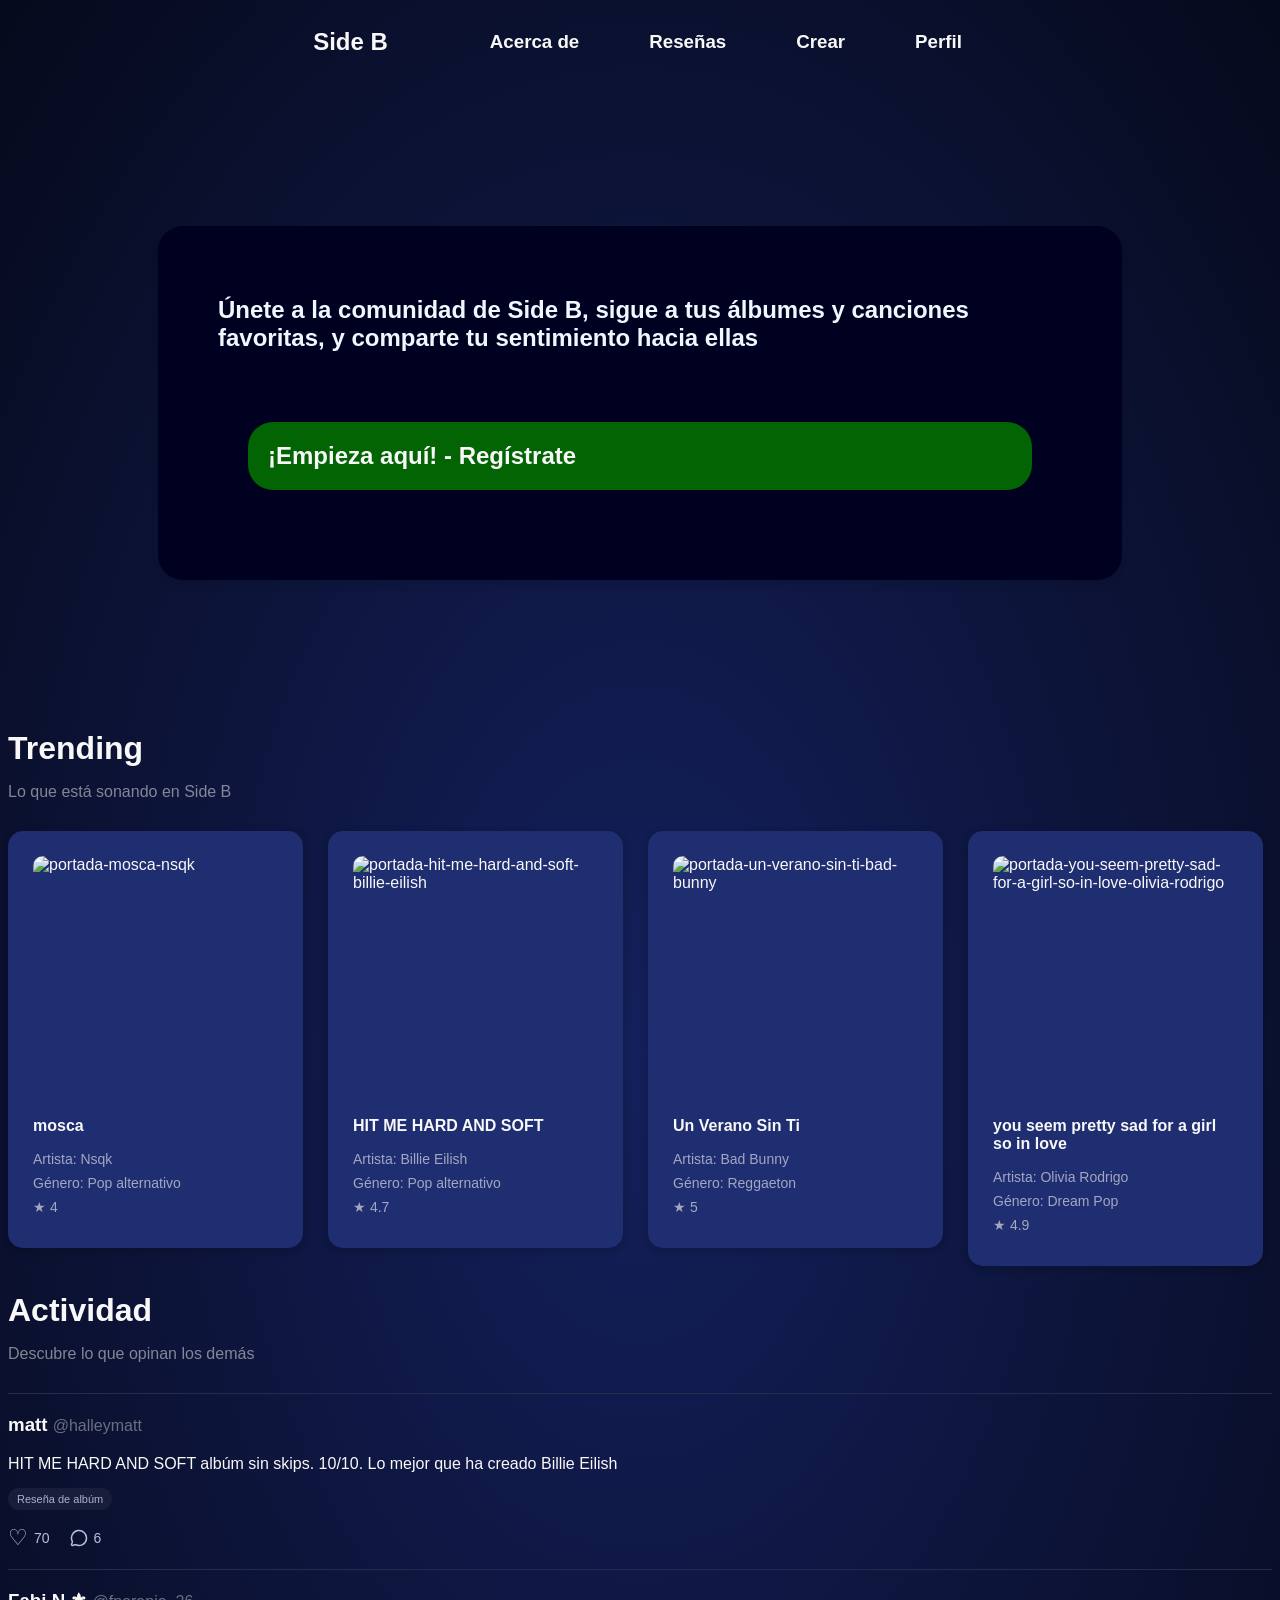
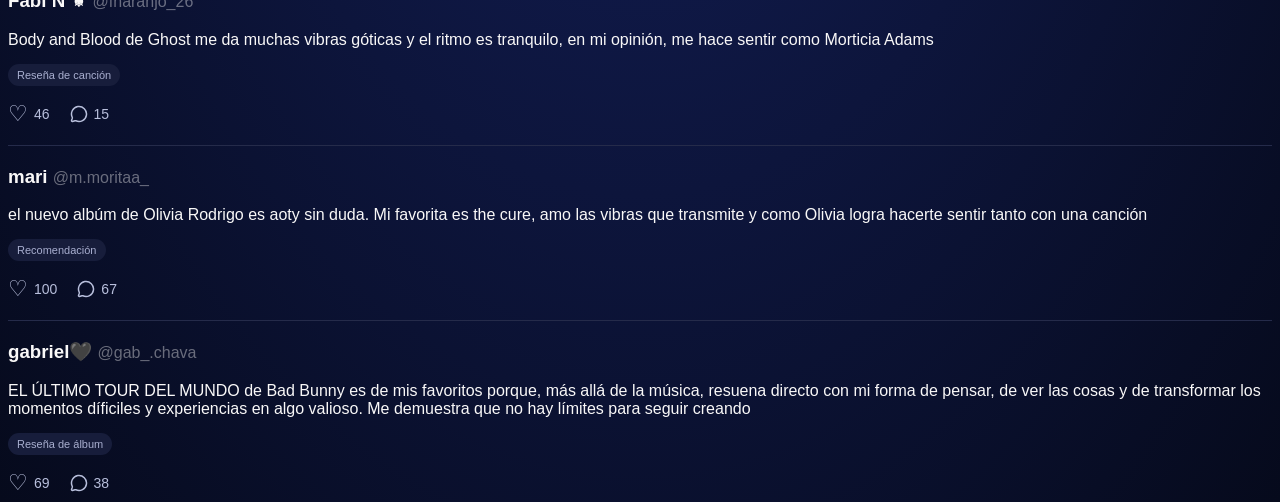
==== index.html @ e11f8d1a "Seccion de crear publicacion" ====
<!DOCTYPE html>
<html lang="es">
<head>
    <link rel="stylesheet" href="./style.css" >
    <meta charset="UTF-8">
    <title>
    Side B
    </title>
</head>
<body>
    <nav>
        <h1 id="side-b">
            Side B
        </h1>
        <h3 id="acerca-de" class="navegacion">
            Acerca de
        </h3>
        <h3 class="navegacion">
            Reseñas
        </h3>
        <h3 class="navegacion">
            Crear
        </h3>
        <h3 class="navegacion">Perfil</h3>
    </nav>
    <header>
        <h2 id="biografia">
            Únete a la comunidad de Side B, sigue a tus álbumes y canciones favoritas, y comparte tu sentimiento hacia ellas
        </h2>
        <h2 id="registrate">
            ¡Empieza aquí! - Regístrate
        </h2>
    </header>
    <main>
        <section id="secciones">
        <h2>
            Trending
        </h2>
        <p>
            Lo que está sonando en Side B
        </p>
        </section>
        <div class="albumes">
            <div class="album">
                <img 
                    src="https://i.scdn.co/image/ab67616d0000b273d4798c7abe3ccd11d56936a1"
                    alt="portada-mosca-nsqk">
                    <h3>
                        mosca
                    </h3>
                    <p>
                        Artista: Nsqk
                    </p>
                    <p>
                        Género: Pop alternativo
                    </p>
                    <p>
                        ★ 4
                    </p>
            </div>
            <div class="album">
                <img 
                    src="https://www.universalmusiccentroamerica.cr/wp-content/uploads/sites/1819/2024/05/Billie-Eilish.jpg"
                    alt="portada-hit-me-hard-and-soft-billie-eilish">
                    <h3>
                        HIT ME HARD AND SOFT
                    </h3>
                    <p>
                        Artista: Billie Eilish
                    </p>
                    <p>
                        Género: Pop alternativo
                    </p>
                    <p>
                        ★ 4.7
                    </p>
            </div>
            <div class="album">
                <img 
                    src="https://i.scdn.co/image/ab67616d0000b27349d694203245f241a1bcaa72"
                    alt="portada-un-verano-sin-ti-bad-bunny">
                    <h3>
                        Un Verano Sin Ti
                    </h3>
                    <p>
                        Artista: Bad Bunny
                    </p>
                    <p>
                        Género: Reggaeton
                    </p>
                    <p>
                        ★ 5
                    </p>
            </div>
            <div class="album">
                <img 
                    src="https://i.scdn.co/image/ab67616d0000b2735cf234eeb7a2edf44bf64a46"
                    alt="portada-you-seem-pretty-sad-for-a-girl-so-in-love-olivia-rodrigo">
                    <h3>
                        you seem pretty sad for a girl so in love
                    </h3>
                    <p>
                        Artista: Olivia Rodrigo
                    </p>
                    <p>
                        Género: Dream Pop
                    </p>
                    <p>
                        ★ 4.9
                    </p>
            </div>
        </div>
        <section id="secciones">
            <h2>
                Actividad
            </h2>
            <p>
                Descubre lo que opinan los demás
            </p>
            <hr>
        </section>
        <div class="publicaciones">
            <article class="publicacion">
                <h3>
                    matt <span class="username">@halleymatt</span>
                </h3>
                <p>
                    HIT ME HARD AND SOFT albúm sin skips. 10/10. Lo mejor que ha creado Billie Eilish
                </p>
                <span class="categoria">Reseña de albúm</span>
                <div class="interacciones">
                <span class="likes">
                    <span class="corazon">♡</span> 70 
                </span>
                <span class="comentarios">
                    <svg xmlns="http://www.w3.org/2000/svg" width="24" height="24" viewBox="0 0 24 24" fill="none" stroke="currentColor" stroke-width="2" stroke-linecap="round" stroke-linejoin="round" class="lucide lucide-message-circle preview-icon"><path d="M2.992 16.342a2 2 0 0 1 .094 1.167l-1.065 3.29a1 1 0 0 0 1.236 1.168l3.413-.998a2 2 0 0 1 1.099.092 10 10 0 1 0-4.777-4.719"/></svg>
                6 
                </span>
                </div>
            </article>

            <hr>

            <article class="publicacion">
                <h3>
                    Fabi N ⚜ <span class="username">@fnaranjo_26</span>
                </h3>
                <p>
                    Body and Blood de Ghost me da muchas vibras góticas y el ritmo es tranquilo, en mi opinión, me hace sentir como Morticia Adams
                </p>
                <span class="categoria">Reseña de canción</span>
                <div class="interacciones">
                <span class="likes">
                    <span class="corazon">♡</span> 46 
                </span>
                <span class="comentarios">
                    <svg xmlns="http://www.w3.org/2000/svg" width="24" height="24" viewBox="0 0 24 24" fill="none" stroke="currentColor" stroke-width="2" stroke-linecap="round" stroke-linejoin="round" class="lucide lucide-message-circle preview-icon"><path d="M2.992 16.342a2 2 0 0 1 .094 1.167l-1.065 3.29a1 1 0 0 0 1.236 1.168l3.413-.998a2 2 0 0 1 1.099.092 10 10 0 1 0-4.777-4.719"/></svg>
                15 
                </span>
                </div>
            </article>
            
            <hr>

            <article class="publicacion">
                <h3>
                    mari <span class="username">@m.moritaa_</span>
                </h3>
                <p>
                    el nuevo albúm de Olivia Rodrigo es aoty sin duda. Mi favorita es the cure, amo las vibras que transmite y como Olivia logra hacerte sentir tanto con una canción
                </p>
                <span class="categoria">Recomendación</span>
                <div class="interacciones">
                <span class="likes">
                    <span class="corazon">♡</span> 100 
                </span>
                <span class="comentarios">
                    <svg xmlns="http://www.w3.org/2000/svg" width="24" height="24" viewBox="0 0 24 24" fill="none" stroke="currentColor" stroke-width="2" stroke-linecap="round" stroke-linejoin="round" class="lucide lucide-message-circle preview-icon"><path d="M2.992 16.342a2 2 0 0 1 .094 1.167l-1.065 3.29a1 1 0 0 0 1.236 1.168l3.413-.998a2 2 0 0 1 1.099.092 10 10 0 1 0-4.777-4.719"/></svg>
                67 
                </span>
                </div>
            </article>
            
            <hr>

            <article class="publicacion">
                <h3>
                    gabriel🖤 <span class="username">@gab_.chava</span>
                </h3>
                <p>
                    EL ÚLTIMO TOUR DEL MUNDO de Bad Bunny es de mis favoritos porque, más allá de la música, 
                    resuena directo con mi forma de pensar, de ver las cosas y de transformar los momentos
                     díficiles y experiencias en algo valioso. Me demuestra que no hay límites para seguir 
                     creando
                </p>
                <span class="categoria">Reseña de álbum</span>
                <div class="interacciones">
                <span class="likes">
                    <span class="corazon">♡</span> 69 
                </span>
                <span class="comentarios">
                    <svg xmlns="http://www.w3.org/2000/svg" width="24" height="24" viewBox="0 0 24 24" fill="none" stroke="currentColor" stroke-width="2" stroke-linecap="round" stroke-linejoin="round" class="lucide lucide-message-circle preview-icon"><path d="M2.992 16.342a2 2 0 0 1 .094 1.167l-1.065 3.29a1 1 0 0 0 1.236 1.168l3.413-.998a2 2 0 0 1 1.099.092 10 10 0 1 0-4.777-4.719"/></svg>
                38 
                </span>
                </div>
            </article>
        </div>
        
    </main>
</body>
 
</html>
---- style.css ----
body{
    font-family: arial;
    color: rgba(249, 248, 248);
    background: radial-gradient(#14205c, #060a1c);
    
}
nav{
    display: flex;
    justify-content: center;
    align-items: center;
    
}
.navegacion{
    padding: 0px 35px 0px 35px;
}
#side-b{
    padding: 0px 67px 0px 30px;
}
#biografia{
    color:aliceblue;
    
}
#registrate{
    background-color: rgb(3, 100, 3);
    padding: 20px;
    margin: 70px 50px 50px 30px;
    border-radius: 25px;
    transition: transform 0.3s ease;
}
#registrate:hover{
    transform: translateY(-5px)
}
header{
    background-color: rgb(0, 0, 33);
    border-radius: 25px;
    box-shadow: 0 6px 6px rgba(0, 0, 0, 0.1);
    padding: 40px;
    padding-top: 50px;
    padding-left: 60px;
    margin: 150px;
}
#secciones h2{
    font-size: 32px;
    margin-bottom: 0px;
}
#secciones p{
    font-size: 16px;
    margin-bottom: 30px;
    opacity: 50%;
}
.albumes{
    display: flex; 
    flex-direction: row;
    gap: 25px;
    align-items: flex-start;
}
.album{
    background-color:#1f2d71 ;
    padding: 25px;
    width: 295px;
    justify-content: center;
    border-radius: 15px;
    box-sizing: border-box;
    box-shadow: 0 2px 4px 4px rgba(0, 0, 0, 0.1);
    transition: transform 0.3s ease;
}
.album:hover{
    transform: translateY(-5px);
}
.album img{
    width: 100%;
    aspect-ratio: 1 / 1;
    object-fit: cover;
    border-radius: 10px;
    display: block;
}
.album h3{
    font-size: 16px;
}
.album p{
    font-size: 14px;
    margin: 8px 0;
    opacity: 60%;
}
.categoria {
    font-size: 11px;
    color: #a9afd0;
    background-color: #171d3b;
    padding: 5px 9px;
    border-radius: 20px;
    white-space: nowrap;
}
.interacciones{
    display: flex;
    align-items: center;
    gap: 20px;
    margin-top: 20px;
    color: #b8bfdc;
    font-size: 14px;
}
.likes,
.comentarios {
    display: inline-flex;
    align-items: center;
    gap: 6px;
}

.corazon {
    font-size: 22px;
    line-height: 1;
}

.comentarios svg {
    width: 18px;
    height: 18px;
    flex-shrink: 0;
}
hr{
    border: none;
    border-top: 1.5px solid #252b4a;
    margin: 20px 0;
}
.username{
    opacity: 40%;
    font-weight: lighter;
    font-size: 16px;
}
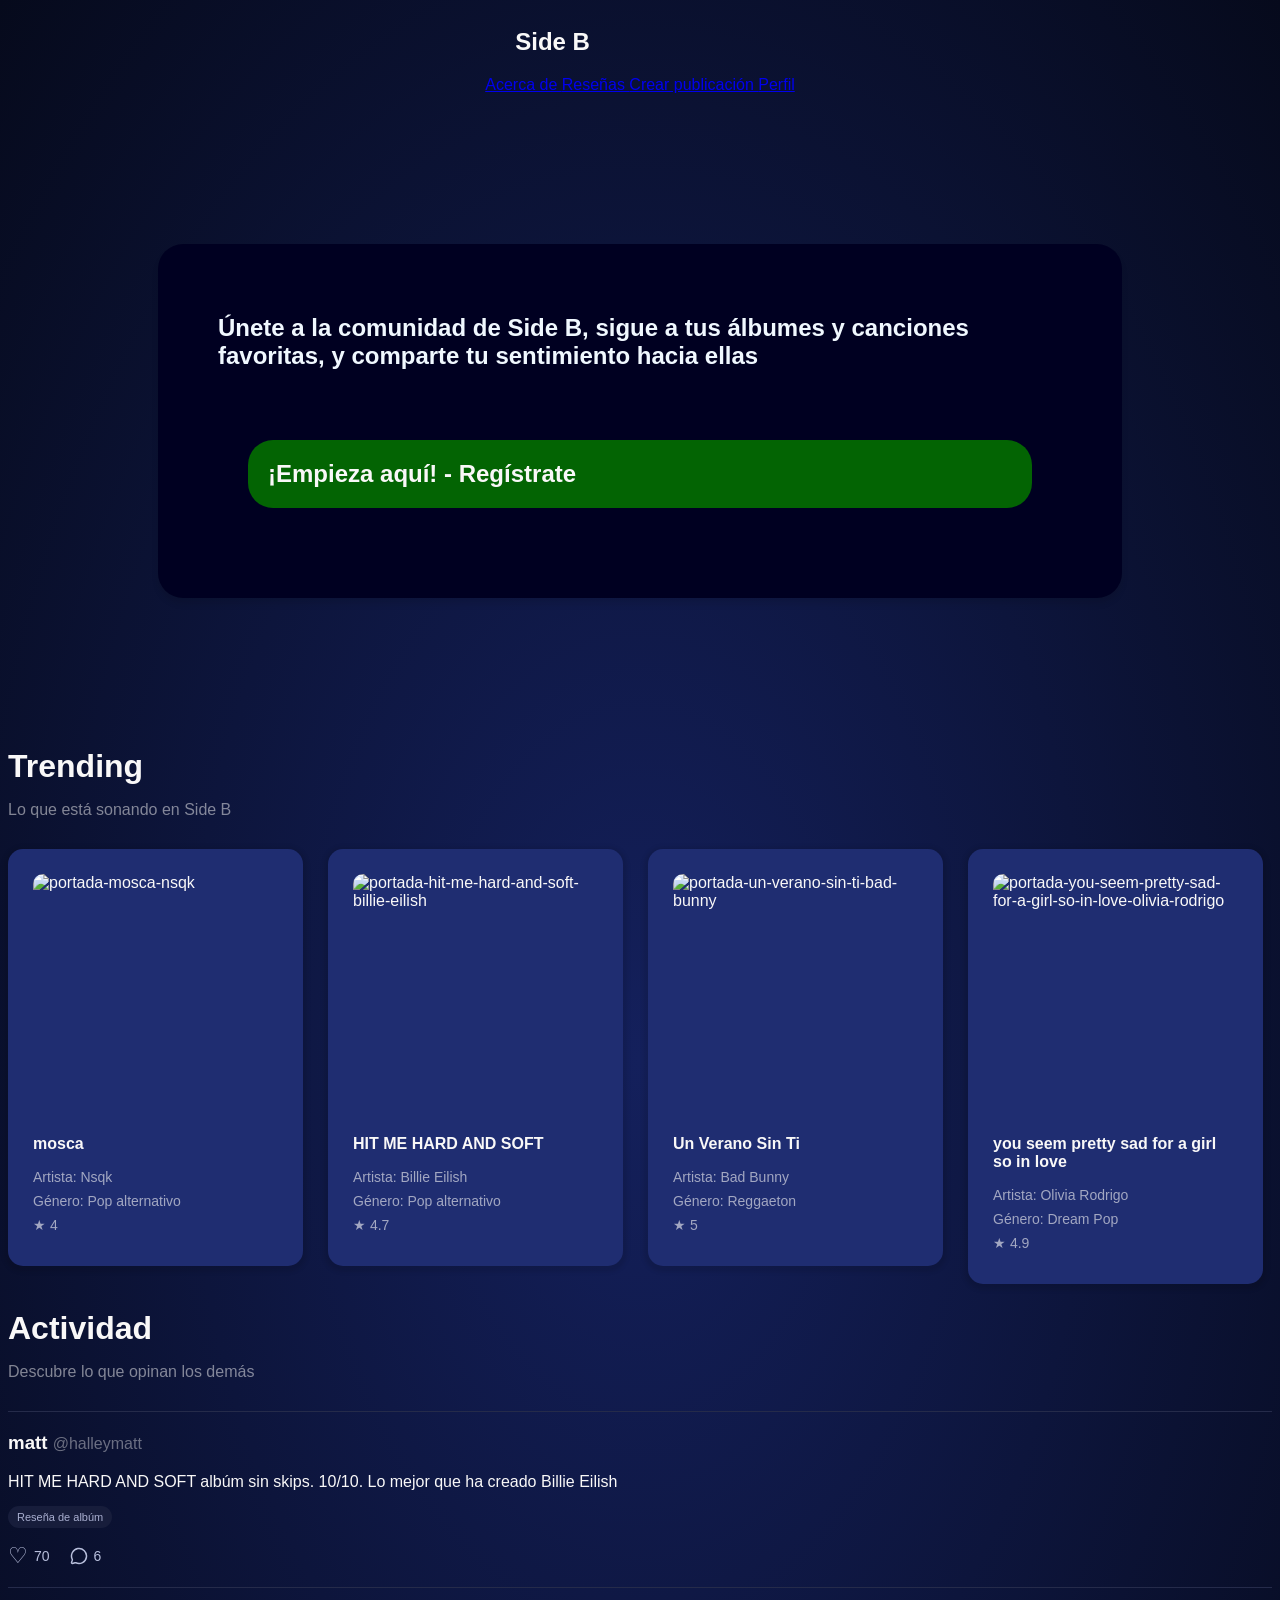
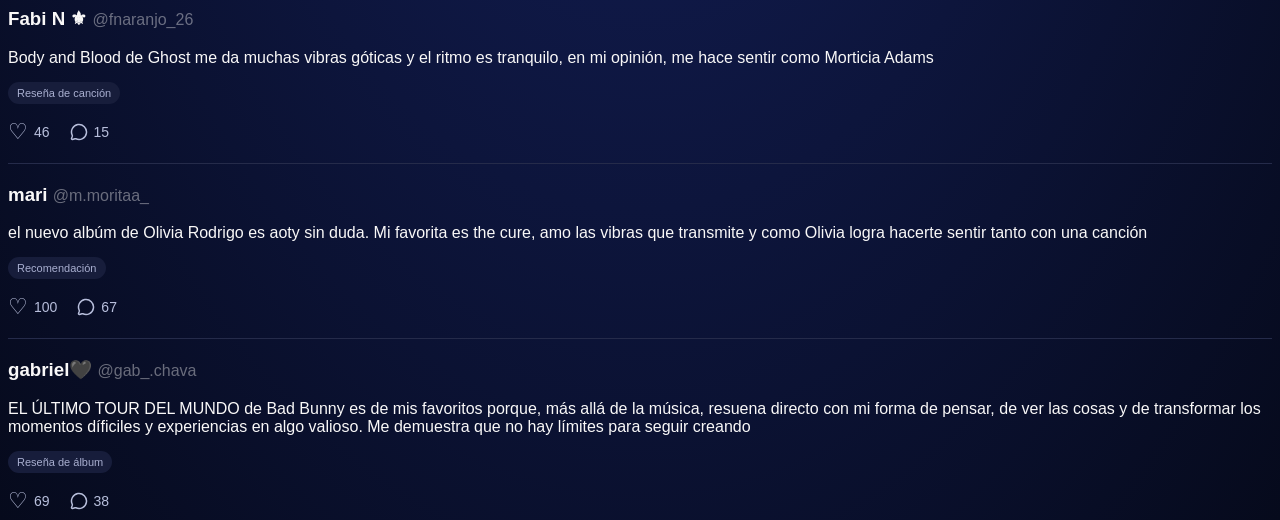
==== commit e343b004: "Agregar enlaces a seccion de navegacion" ====
--- a/index.html
+++ b/index.html
@@ -8,21 +8,27 @@
     </title>
 </head>
 <body>
+    <!--Navegador de la página-->
     <nav>
+        <div class="navegacion">
         <h1 id="side-b">
             Side B
         </h1>
-        <h3 id="acerca-de" class="navegacion">
+        <a href="#acerca-de">
             Acerca de
-        </h3>
-        <h3 class="navegacion">
+        </a>
+        <a href="#reseñas">
             Reseñas
-        </h3>
-        <h3 class="navegacion">
-            Crear
-        </h3>
-        <h3 class="navegacion">Perfil</h3>
+        </a>
+        <a href="#crear-publicacion">
+            Crear publicación
+        </a>
+        <a href="#perfil">
+            Perfil
+        </a>
+        </div>
     </nav>
+    <!--Biografía de la página-->
     <header>
         <h2 id="biografia">
             Únete a la comunidad de Side B, sigue a tus álbumes y canciones favoritas, y comparte tu sentimiento hacia ellas
@@ -31,8 +37,10 @@
             ¡Empieza aquí! - Regístrate
         </h2>
     </header>
+    <!--Sección principal de la página-->
     <main>
         <section id="secciones">
+            <!--Reseñas en tendencia-->
         <h2>
             Trending
         </h2>
@@ -41,6 +49,7 @@
         </p>
         </section>
         <div class="albumes">
+            <!--Álbum Mosca-->
             <div class="album">
                 <img 
                     src="https://i.scdn.co/image/ab67616d0000b273d4798c7abe3ccd11d56936a1"
@@ -58,6 +67,7 @@
                         ★ 4
                     </p>
             </div>
+            <!--Álbum HIT ME HARD AND SOFT-->
             <div class="album">
                 <img 
                     src="https://www.universalmusiccentroamerica.cr/wp-content/uploads/sites/1819/2024/05/Billie-Eilish.jpg"
@@ -75,6 +85,7 @@
                         ★ 4.7
                     </p>
             </div>
+            <!--Álbum Un Veran Sin Ti-->
             <div class="album">
                 <img 
                     src="https://i.scdn.co/image/ab67616d0000b27349d694203245f241a1bcaa72"
@@ -92,6 +103,7 @@
                         ★ 5
                     </p>
             </div>
+            <!--Álbum you seem pretty sad-->
             <div class="album">
                 <img 
                     src="https://i.scdn.co/image/ab67616d0000b2735cf234eeb7a2edf44bf64a46"
@@ -110,6 +122,7 @@
                     </p>
             </div>
         </div>
+        <!--Actividad de otros usuarios-->
         <section id="secciones">
             <h2>
                 Actividad
@@ -119,6 +132,7 @@
             </p>
             <hr>
         </section>
+        <!--Publicaciones de la comunidad-->
         <div class="publicaciones">
             <article class="publicacion">
                 <h3>
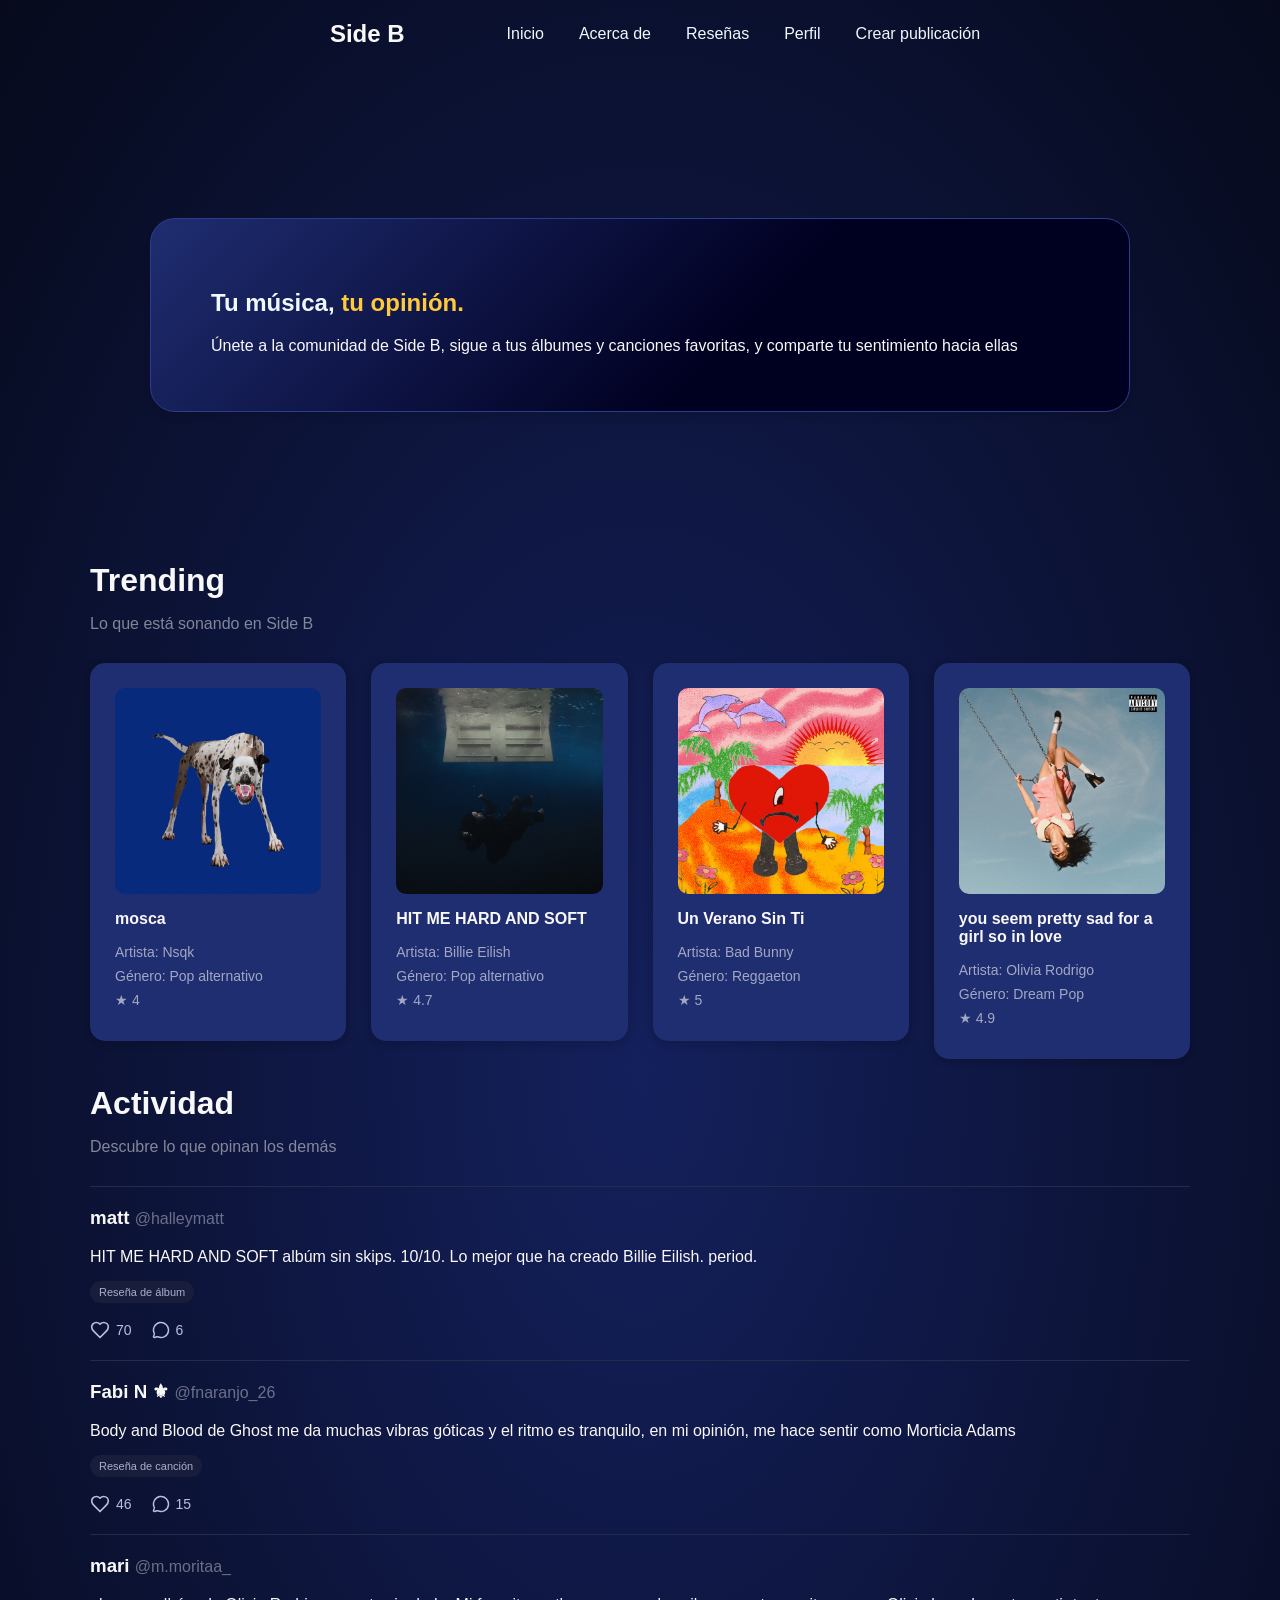
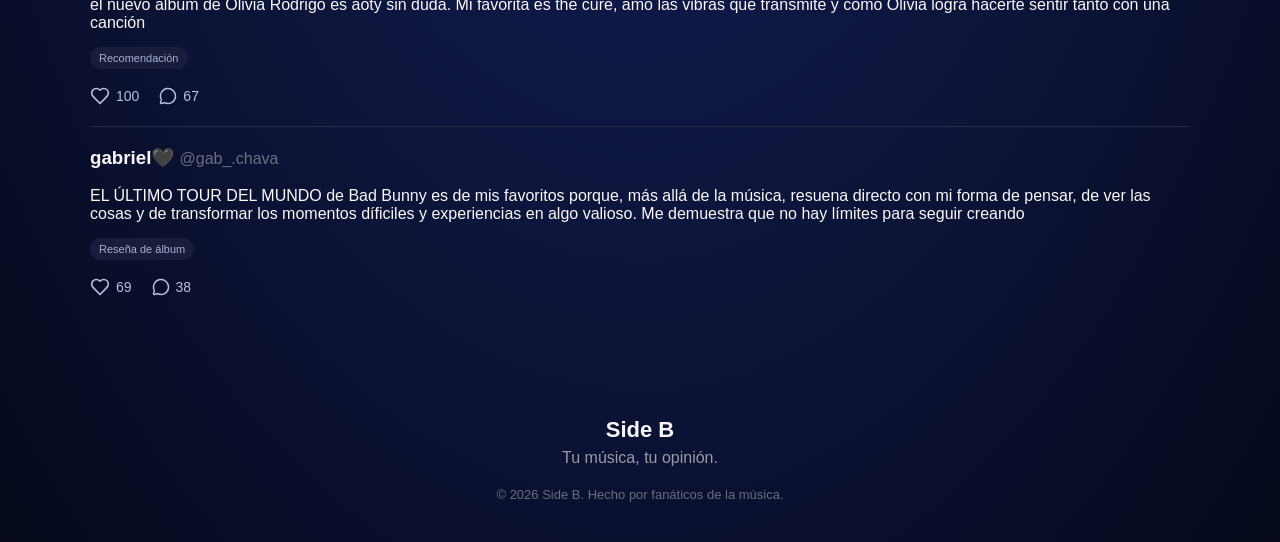
==== commit 49f0b452: "Ultimos cambios en los index para lograr su visibilidad" ====
--- a/index.html
+++ b/index.html
@@ -1,45 +1,48 @@
 <!DOCTYPE html>
 <html lang="es">
 <head>
-    <link rel="stylesheet" href="./style.css" >
+    <link rel="stylesheet" href="/css/style.css" >
+    <script src="/js/script.js" defer></script>
     <meta charset="UTF-8">
+    <meta name="viewport" content="width=device-width, initial-scale=1.0">
     <title>
-    Side B
+        Side B
     </title>
 </head>
 <body>
-    <!--Navegador de la página-->
+    <!--Navegador de secciones-->
     <nav>
         <div class="navegacion">
         <h1 id="side-b">
             Side B
         </h1>
-        <a href="#acerca-de">
+        <a href="index.html">
+            Inicio
+        </a>
+        <a href="acerca-de.html">
             Acerca de
         </a>
-        <a href="#reseñas">
+        <a href="resenas.html">
             Reseñas
         </a>
-        <a href="#crear-publicacion">
+        <a href="perfil.html">
+            Perfil
+        </a>
+        <a href="crear-publicacion.html">
             Crear publicación
-        </a>
-        <a href="#perfil">
-            Perfil
         </a>
         </div>
     </nav>
-    <!--Biografía de la página-->
+    <!--Breve biografía de la página-->
     <header>
-        <h2 id="biografia">
-            Únete a la comunidad de Side B, sigue a tus álbumes y canciones favoritas, y comparte tu sentimiento hacia ellas
-        </h2>
-        <h2 id="registrate">
-            ¡Empieza aquí! - Regístrate
-        </h2>
+        <h2 id="biografia">Tu música, <span class="resaltado">tu opinión.</span></h2>
+        <p>Únete a la comunidad de Side B, sigue a tus álbumes y canciones favoritas, 
+            y comparte tu sentimiento hacia ellas</p>
+
     </header>
     <!--Sección principal de la página-->
     <main>
-        <section id="secciones">
+        <section class="secciones">
             <!--Reseñas en tendencia-->
         <h2>
             Trending
@@ -49,81 +52,106 @@
         </p>
         </section>
         <div class="albumes">
+
             <!--Álbum Mosca-->
             <div class="album">
+                <!--Portada del album-->
                 <img 
-                    src="https://i.scdn.co/image/ab67616d0000b273d4798c7abe3ccd11d56936a1"
+                    src="/imgs/mosca.jpg"
                     alt="portada-mosca-nsqk">
+                    <!--Nombre del album-->
                     <h3>
                         mosca
                     </h3>
+                    <!--Nombre del artista-->
                     <p>
                         Artista: Nsqk
                     </p>
+                    <!--Genero del album-->
                     <p>
                         Género: Pop alternativo
                     </p>
+                    <!--Promedio de reseñas-->
                     <p>
                         ★ 4
                     </p>
             </div>
+
             <!--Álbum HIT ME HARD AND SOFT-->
             <div class="album">
+                <!--Portada del album-->
                 <img 
-                    src="https://www.universalmusiccentroamerica.cr/wp-content/uploads/sites/1819/2024/05/Billie-Eilish.jpg"
+                    src="/imgs/hmhas.jpg"
                     alt="portada-hit-me-hard-and-soft-billie-eilish">
+                    <!--Nombre del album-->
                     <h3>
                         HIT ME HARD AND SOFT
                     </h3>
+                    <!--Nombre del artista-->
                     <p>
                         Artista: Billie Eilish
                     </p>
+                    <!--Genero del album-->
                     <p>
                         Género: Pop alternativo
                     </p>
+                    <!--Promedio de reseñas-->
                     <p>
                         ★ 4.7
                     </p>
             </div>
+
             <!--Álbum Un Veran Sin Ti-->
             <div class="album">
+                <!--Portada del album-->
                 <img 
-                    src="https://i.scdn.co/image/ab67616d0000b27349d694203245f241a1bcaa72"
+                    src="/imgs/uvst.jpg"
                     alt="portada-un-verano-sin-ti-bad-bunny">
+                    <!--Nombre del album-->
                     <h3>
                         Un Verano Sin Ti
                     </h3>
+                    <!--Nombre del artista-->
                     <p>
                         Artista: Bad Bunny
                     </p>
+                    <!--Genero del album-->
                     <p>
                         Género: Reggaeton
                     </p>
+                    <!--Promedio de reseñas-->
                     <p>
                         ★ 5
                     </p>
             </div>
-            <!--Álbum you seem pretty sad-->
+
+            <!--Álbum you seem pretty sad for a girl so in love-->
             <div class="album">
+                <!--Portada del album-->
                 <img 
-                    src="https://i.scdn.co/image/ab67616d0000b2735cf234eeb7a2edf44bf64a46"
+                    src="/imgs/yspsfagsil.jpg"
                     alt="portada-you-seem-pretty-sad-for-a-girl-so-in-love-olivia-rodrigo">
+                    <!--Nombre del album-->
                     <h3>
                         you seem pretty sad for a girl so in love
                     </h3>
+                    <!--Nombre del artista-->
                     <p>
                         Artista: Olivia Rodrigo
                     </p>
+                    <!--Genero del album-->
                     <p>
                         Género: Dream Pop
                     </p>
+                    <!--Promedio de reseñas-->
                     <p>
                         ★ 4.9
                     </p>
             </div>
         </div>
+
         <!--Actividad de otros usuarios-->
-        <section id="secciones">
+        <section class="secciones">
             <h2>
                 Actividad
             </h2>
@@ -132,96 +160,165 @@
             </p>
             <hr>
         </section>
+
         <!--Publicaciones de la comunidad-->
-        <div class="publicaciones">
+        <div class="publicaciones" id="lista-inicio">
             <article class="publicacion">
+                <!--Nombre de usuario-->
                 <h3>
                     matt <span class="username">@halleymatt</span>
                 </h3>
+                <!--Contenido de la publicacion-->
                 <p>
-                    HIT ME HARD AND SOFT albúm sin skips. 10/10. Lo mejor que ha creado Billie Eilish
+                    HIT ME HARD AND SOFT albúm sin skips. 10/10. Lo mejor que ha creado Billie Eilish. period.
                 </p>
+                <!--Categoria de la publicacion-->
                 <span class="categoria">Reseña de albúm</span>
+                <!--Apartado de likes y comentarios-->
                 <div class="interacciones">
-                <span class="likes">
-                    <span class="corazon">♡</span> 70 
-                </span>
-                <span class="comentarios">
-                    <svg xmlns="http://www.w3.org/2000/svg" width="24" height="24" viewBox="0 0 24 24" fill="none" stroke="currentColor" stroke-width="2" stroke-linecap="round" stroke-linejoin="round" class="lucide lucide-message-circle preview-icon"><path d="M2.992 16.342a2 2 0 0 1 .094 1.167l-1.065 3.29a1 1 0 0 0 1.236 1.168l3.413-.998a2 2 0 0 1 1.099.092 10 10 0 1 0-4.777-4.719"/></svg>
-                6 
-                </span>
+                    <span class="likes">
+                        <button class="boton-like" type="button" aria-label="Me gusta">
+                            <svg class="corazon" xmlns="http://www.w3.org/2000/svg" width="24" height="24" viewBox="0 0 24 24" fill="none" stroke="currentColor" stroke-width="2" stroke-linecap="round" stroke-linejoin="round"><path d="M19 14c1.49-1.46 3-3.21 3-5.5A5.5 5.5 0 0 0 16.5 3c-1.76 0-3 .5-4.5 2-1.5-1.5-2.74-2-4.5-2A5.5 5.5 0 0 0 2 8.5c0 2.3 1.5 4.05 3 5.5l7 7Z"/></svg>
+                        </button>
+                        <span class="contador">70</span>
+                    </span>
+                    <span class="comentarios">
+                        <button class="boton-comentar" type="button" aria-label="Comentar">
+                            <svg xmlns="http://www.w3.org/2000/svg" width="24" height="24" viewBox="0 0 24 24" fill="none" stroke="currentColor" stroke-width="2" stroke-linecap="round" stroke-linejoin="round" class="lucide lucide-message-circle preview-icon"><path d="M2.992 16.342a2 2 0 0 1 .094 1.167l-1.065 3.29a1 1 0 0 0 1.236 1.168l3.413-.998a2 2 0 0 1 1.099.092 10 10 0 1 0-4.777-4.719"/></svg>
+                        </button>
+                        <span class="contador-comentarios">6</span>
+                    </span>
+                </div>
+                <div class="seccion-comentarios" hidden>
+                    <div class="lista-comentarios"></div>
+                    <form class="form-comentario">
+                        <input type="text" placeholder="Escribe un comentario..." required>
+                        <button type="submit">Comentar</button>
+                    </form>
                 </div>
             </article>
 
             <hr>
 
             <article class="publicacion">
+                <!--Nombre de usuario-->
                 <h3>
                     Fabi N ⚜ <span class="username">@fnaranjo_26</span>
                 </h3>
+                <!--Contenido de la publicacion-->
                 <p>
                     Body and Blood de Ghost me da muchas vibras góticas y el ritmo es tranquilo, en mi opinión, me hace sentir como Morticia Adams
                 </p>
+                <!--Categoria de la publicacion-->
                 <span class="categoria">Reseña de canción</span>
+                <!--Apartado de likes y comentarios-->
                 <div class="interacciones">
-                <span class="likes">
-                    <span class="corazon">♡</span> 46 
-                </span>
-                <span class="comentarios">
-                    <svg xmlns="http://www.w3.org/2000/svg" width="24" height="24" viewBox="0 0 24 24" fill="none" stroke="currentColor" stroke-width="2" stroke-linecap="round" stroke-linejoin="round" class="lucide lucide-message-circle preview-icon"><path d="M2.992 16.342a2 2 0 0 1 .094 1.167l-1.065 3.29a1 1 0 0 0 1.236 1.168l3.413-.998a2 2 0 0 1 1.099.092 10 10 0 1 0-4.777-4.719"/></svg>
-                15 
-                </span>
+                    <span class="likes">
+                        <button class="boton-like" type="button" aria-label="Me gusta">
+                            <svg class="corazon" xmlns="http://www.w3.org/2000/svg" width="24" height="24" viewBox="0 0 24 24" fill="none" stroke="currentColor" stroke-width="2" stroke-linecap="round" stroke-linejoin="round"><path d="M19 14c1.49-1.46 3-3.21 3-5.5A5.5 5.5 0 0 0 16.5 3c-1.76 0-3 .5-4.5 2-1.5-1.5-2.74-2-4.5-2A5.5 5.5 0 0 0 2 8.5c0 2.3 1.5 4.05 3 5.5l7 7Z"/></svg>
+                        </button>
+                        <span class="contador">46</span>
+                    </span>
+                    <span class="comentarios">
+                        <button class="boton-comentar" type="button" aria-label="Comentar">
+                            <svg xmlns="http://www.w3.org/2000/svg" width="24" height="24" viewBox="0 0 24 24" fill="none" stroke="currentColor" stroke-width="2" stroke-linecap="round" stroke-linejoin="round" class="lucide lucide-message-circle preview-icon"><path d="M2.992 16.342a2 2 0 0 1 .094 1.167l-1.065 3.29a1 1 0 0 0 1.236 1.168l3.413-.998a2 2 0 0 1 1.099.092 10 10 0 1 0-4.777-4.719"/></svg>
+                        </button>
+                        <span class="contador-comentarios">15</span>
+                    </span>
+                </div>
+                <div class="seccion-comentarios" hidden>
+                    <div class="lista-comentarios"></div>
+                    <form class="form-comentario">
+                        <input type="text" placeholder="Escribe un comentario..." required>
+                        <button type="submit">Comentar</button>
+                    </form>
                 </div>
             </article>
             
             <hr>
 
             <article class="publicacion">
+                <!--Nombre de usuario-->
                 <h3>
                     mari <span class="username">@m.moritaa_</span>
                 </h3>
+                <!--Contenido de la publicacion-->
                 <p>
                     el nuevo albúm de Olivia Rodrigo es aoty sin duda. Mi favorita es the cure, amo las vibras que transmite y como Olivia logra hacerte sentir tanto con una canción
                 </p>
+                <!--Categoria de la publicacion-->
                 <span class="categoria">Recomendación</span>
+                <!--Apartado de likes y comentarios-->
                 <div class="interacciones">
-                <span class="likes">
-                    <span class="corazon">♡</span> 100 
-                </span>
-                <span class="comentarios">
-                    <svg xmlns="http://www.w3.org/2000/svg" width="24" height="24" viewBox="0 0 24 24" fill="none" stroke="currentColor" stroke-width="2" stroke-linecap="round" stroke-linejoin="round" class="lucide lucide-message-circle preview-icon"><path d="M2.992 16.342a2 2 0 0 1 .094 1.167l-1.065 3.29a1 1 0 0 0 1.236 1.168l3.413-.998a2 2 0 0 1 1.099.092 10 10 0 1 0-4.777-4.719"/></svg>
-                67 
-                </span>
+                    <span class="likes">
+                        <button class="boton-like" type="button" aria-label="Me gusta">
+                            <svg class="corazon" xmlns="http://www.w3.org/2000/svg" width="24" height="24" viewBox="0 0 24 24" fill="none" stroke="currentColor" stroke-width="2" stroke-linecap="round" stroke-linejoin="round"><path d="M19 14c1.49-1.46 3-3.21 3-5.5A5.5 5.5 0 0 0 16.5 3c-1.76 0-3 .5-4.5 2-1.5-1.5-2.74-2-4.5-2A5.5 5.5 0 0 0 2 8.5c0 2.3 1.5 4.05 3 5.5l7 7Z"/></svg>
+                        </button>
+                        <span class="contador">100</span>
+                    </span>
+                    <span class="comentarios">
+                        <button class="boton-comentar" type="button" aria-label="Comentar">
+                            <svg xmlns="http://www.w3.org/2000/svg" width="24" height="24" viewBox="0 0 24 24" fill="none" stroke="currentColor" stroke-width="2" stroke-linecap="round" stroke-linejoin="round" class="lucide lucide-message-circle preview-icon"><path d="M2.992 16.342a2 2 0 0 1 .094 1.167l-1.065 3.29a1 1 0 0 0 1.236 1.168l3.413-.998a2 2 0 0 1 1.099.092 10 10 0 1 0-4.777-4.719"/></svg>
+                        </button>
+                        <span class="contador-comentarios">67</span>
+                    </span>
+                </div>
+                <div class="seccion-comentarios" hidden>
+                    <div class="lista-comentarios"></div>
+                    <form class="form-comentario">
+                        <input type="text" placeholder="Escribe un comentario..." required>
+                        <button type="submit">Comentar</button>
+                    </form>
                 </div>
             </article>
             
             <hr>
 
             <article class="publicacion">
+                <!--Nombre de usuario-->
                 <h3>
                     gabriel🖤 <span class="username">@gab_.chava</span>
                 </h3>
+                <!--Contenido de la publicacion-->
                 <p>
                     EL ÚLTIMO TOUR DEL MUNDO de Bad Bunny es de mis favoritos porque, más allá de la música, 
                     resuena directo con mi forma de pensar, de ver las cosas y de transformar los momentos
                      díficiles y experiencias en algo valioso. Me demuestra que no hay límites para seguir 
                      creando
                 </p>
+                <!--Categoria de la publicacion-->
                 <span class="categoria">Reseña de álbum</span>
+                <!--Apartado de likes y comentarios-->
                 <div class="interacciones">
-                <span class="likes">
-                    <span class="corazon">♡</span> 69 
-                </span>
-                <span class="comentarios">
-                    <svg xmlns="http://www.w3.org/2000/svg" width="24" height="24" viewBox="0 0 24 24" fill="none" stroke="currentColor" stroke-width="2" stroke-linecap="round" stroke-linejoin="round" class="lucide lucide-message-circle preview-icon"><path d="M2.992 16.342a2 2 0 0 1 .094 1.167l-1.065 3.29a1 1 0 0 0 1.236 1.168l3.413-.998a2 2 0 0 1 1.099.092 10 10 0 1 0-4.777-4.719"/></svg>
-                38 
-                </span>
+                    <span class="likes">
+                        <button class="boton-like" type="button" aria-label="Me gusta">
+                            <svg class="corazon" xmlns="http://www.w3.org/2000/svg" width="24" height="24" viewBox="0 0 24 24" fill="none" stroke="currentColor" stroke-width="2" stroke-linecap="round" stroke-linejoin="round"><path d="M19 14c1.49-1.46 3-3.21 3-5.5A5.5 5.5 0 0 0 16.5 3c-1.76 0-3 .5-4.5 2-1.5-1.5-2.74-2-4.5-2A5.5 5.5 0 0 0 2 8.5c0 2.3 1.5 4.05 3 5.5l7 7Z"/></svg>
+                        </button>
+                        <span class="contador">69</span>
+                    </span>
+                    <span class="comentarios">
+                        <button class="boton-comentar" type="button" aria-label="Comentar">
+                            <svg xmlns="http://www.w3.org/2000/svg" width="24" height="24" viewBox="0 0 24 24" fill="none" stroke="currentColor" stroke-width="2" stroke-linecap="round" stroke-linejoin="round" class="lucide lucide-message-circle preview-icon"><path d="M2.992 16.342a2 2 0 0 1 .094 1.167l-1.065 3.29a1 1 0 0 0 1.236 1.168l3.413-.998a2 2 0 0 1 1.099.092 10 10 0 1 0-4.777-4.719"/></svg>
+                        </button>
+                        <span class="contador-comentarios">38</span>
+                    </span>
+                </div>
+                <div class="seccion-comentarios" hidden>
+                    <div class="lista-comentarios"></div>
+                    <form class="form-comentario">
+                        <input type="text" placeholder="Escribe un comentario..." required>
+                        <button type="submit">Comentar</button>
+                    </form>
                 </div>
             </article>
         </div>
-        
     </main>
+    <footer>
+        <div class="footer-contenido">
+            <p class="footer-nombre">Side B</p>
+            <p class="footer-lema">Tu música, tu opinión.</p>
+            <p class="footer-copy">© 2026 Side B. Hecho por fanáticos de la música.</p>
+        </div>
+    </footer>
 </body>
- 
-</html>
- +</html>
--- a/css/style.css
+++ b/css/style.css
@@ -0,0 +1,528 @@
+*, *::before, *::after{
+    box-sizing: border-box;
+}
+/* ----- GENERAL ----- */
+
+/*Estilos predeterminados de la página*/
+body{
+    font-family: arial;
+    color: rgba(249, 248, 248);
+    background: radial-gradient(#14205c, #060a1c);
+    margin: 0;
+    min-height: 100vh;
+}
+main{
+    width: min(1100px, calc(100% - 60px));
+    margin: 0 auto;
+}
+/* ----- MENÚ DE NAVEGACIÓN ----- */
+
+/*Contenedor de navegación*/
+nav{
+    display: flex;
+    justify-content: center;
+    align-items: center;
+    
+}
+/*Enlaces de navegación*/
+a{
+    text-decoration: none;
+    color: rgb(240, 248, 255);
+    transition: transform 0.3s ease;
+}
+/*Hover de enlaces de navegación*/
+a:hover{
+    transform: scale(1.1);
+    color: #4ee1b0;
+}
+/*Fila de navegación*/
+.navegacion{
+    display: flex;
+    justify-content: center;
+    align-items: center;
+    gap: 35px;
+    padding: 0px 35px 0px 35px;
+}
+/*Título de Side B*/
+#side-b{
+    padding: 0px 67px 0px 30px;
+}
+
+/* ----- PESTAÑA PRINCIPAL ----- */
+
+/*Título de la caja*/
+#biografia{
+    color:aliceblue;
+}
+/*Caja de bienvenida de la página*/
+header{
+    background: linear-gradient(135deg, #1f2d71, rgb(0, 0, 33) 60%);
+    border: 1px solid #2c3c8f;
+    border-radius: 25px;
+    box-shadow: 0 6px 6px rgba(0, 0, 0, 0.1);
+    padding: 40px;
+    padding-top: 50px;
+    padding-left: 60px;
+    margin: 150px;
+}
+
+/* ----- TÍTULOS DE SECCIÓN ----- */
+
+/*Título de secciones*/
+.secciones h2{
+    font-size: 32px;
+    margin-bottom: 0px;
+}
+/*Subtítulo*/
+.secciones p{
+    font-size: 16px;
+    margin-bottom: 30px;
+    opacity: 50%;
+}
+
+/* ----- ÁLBUMES ----- */
+
+/*Fila de álbumes en tendencia*/
+.albumes{
+    display: flex; 
+    flex-direction: row;
+    gap: 25px;
+    align-items: flex-start;
+}
+/*Tarjeta de álbumes*/
+.album{
+    background-color:#1f2d71 ;
+    padding: 25px;
+    width: 295px;
+    justify-content: center;
+    border-radius: 15px;
+    box-sizing: border-box;
+    box-shadow: 0 2px 4px 4px rgba(0, 0, 0, 0.1);
+    transition: transform 0.3s ease;
+}
+/*Hover de tarjetas de álbumes*/
+.album:hover{
+    transform: translateY(-5px);
+}
+/*Portada de álbumes*/
+.album img{
+    width: 100%;
+    aspect-ratio: 1 / 1;
+    object-fit: cover;
+    border-radius: 10px;
+    display: block;
+}
+/*Nombre de álbumes*/
+.album h3{
+    font-size: 16px;
+}
+/*Características del álbum*/
+.album p{
+    font-size: 14px;
+    margin: 8px 0;
+    opacity: 60%;
+}
+
+/* ----- PUBLICACIONES ----- */
+
+/*Categorías de cada publicación*/
+.categoria {
+    font-size: 11px;
+    color: #a9afd0;
+    background-color: #171d3b;
+    padding: 5px 9px;
+    border-radius: 20px;
+    white-space: nowrap;
+}
+/*Likes y comentarios abajo de cada publicación*/
+.interacciones{
+    display: flex;
+    align-items: center;
+    gap: 20px;
+    margin-top: 20px;
+    color: #b8bfdc;
+    font-size: 14px;
+}
+/*Se alinea el icono con la cantidad*/
+.likes,
+.comentarios {
+    display: inline-flex;
+    align-items: center;
+    gap: 6px;
+}
+/*Tamaño del icono de like*/
+.corazon {
+    width: 20px;
+    height: 20px;
+}
+
+/* -----> BOTONES LIKE Y COMENTAR <----- */
+
+/*Modifica el aspecto predeterminado de los iconos*/
+.boton-like,
+.boton-comentar{
+    background: none;
+    border: none;
+    padding: 0;
+    color: inherit;
+    cursor: pointer;
+    display: flex;
+}
+/* Hover del icono de like*/
+.boton-like:hover .corazon{
+    color: #ff6b6b;
+}
+/*Rellena el like al darle click*/
+.boton-like.activo .corazon{
+    color: #ff3b4f;
+    fill: #ff3b4f;
+}
+/*Hover del icono de comentario*/
+.boton-comentar:hover{
+    color: #4ee1b0;
+}
+
+/* -----> COMENTARIOS <----- */
+
+/*Zona de publicacion separada por una línea*/
+.seccion-comentarios{
+    margin-top: 18px;
+    padding-top: 16px;
+    border-top: 1px solid #252b4a;
+}
+/*Tamaño de comentarios*/
+.comentario{
+    margin-bottom: 12px;
+    font-size: 15px;
+}
+/*Nombre de usuario en negrita (en el comentario)*/
+.comentario strong{
+    margin-right: 6px;
+}
+/*Campo de texto*/
+.form-comentario{
+    display: flex;
+    gap: 10px;
+}
+/*Campo para comentar*/
+.form-comentario input{
+    flex: 1;
+    padding: 10px 14px;
+    border-radius: 999px;
+    border: 1px solid #34439a;
+    background-color: #060a1c;
+    color: inherit;
+    font: inherit;
+}
+/*Color de boton de comentario*/
+.form-comentario button{
+    padding: 10px 20px;
+    border: none;
+    border-radius: 999px;
+    background-color: #ffc93c;
+    color: #060a1c;
+    font-weight: bold;
+    cursor: pointer;
+}
+/*Tamaño de icono de comentario*/
+.comentarios svg {
+    width: 18px;
+    height: 18px;
+    flex-shrink: 0;
+}
+/*Línea de separación*/
+hr{
+    border: none;
+    border-top: 1.5px solid #252b4a;
+    margin: 20px 0;
+}
+/*Nombre de usuario*/
+.username{
+    opacity: 40%;
+    font-weight: lighter;
+    font-size: 16px;
+}
+
+/* -----> PIE DE PÁGINA <----- */
+
+/*Pie de cabeza con espaciado*/
+footer{
+    margin-top: 80px;
+    padding: 40px 20px;
+    
+    text-align: center;
+}
+/*Nombre de Side B*/
+.footer-nombre{
+    font-size: 22px;
+    font-weight: bold;
+    margin: 0;
+}
+/*Lema de la página*/
+.footer-lema{
+    opacity: 60%;
+    margin: 6px 0 20px;
+}
+/*Derechos de autor*/
+.footer-copy{
+    font-size: 13px;
+    opacity: 40%;
+    margin: 0;
+}
+
+/* -----> ACERCA DE <----- */
+
+/*Centra las 3 secciones de la página*/
+#acerca, #funciones, #idea{
+    width: min(1000px, calc(100% - 60px));
+    margin: 0 auto;
+}
+/*Introduccion centrada*/
+#acerca{
+    padding: 90px 0 60px;
+    text-align: center;
+}
+/*Título de Qué es*/
+#acerca h2{
+    font-size: 36px;
+    line-height: 1.1;
+    margin: 0 0 25px;
+}
+/*Hace que las palabras resaltadas se vean amrillas*/
+.resaltado{
+    color: #ffc93c;
+}
+/*Párrafos de la introducción*/
+#acerca p{
+    max-width: 680%;
+    line-height: 1.7;
+    margin: 0 auto 18px;
+    font-size: 19px;
+}
+/*Columnas de funciones*/
+#funciones{
+    display: grid;
+    grid-template-columns: repeat(3, 1fr);
+    gap: 25px;
+    padding-bottom: 70px;
+}
+/*Se centra el titulo de las tarjetas*/
+#funciones h2{
+    grid-column: 1 / -1;
+    text-align: center;
+    font-size: 32px;
+    margin: 0 0 15px;
+}
+/*Fondo, esquinas redondeadas y sombra en las tarjetas de funcion de Side B*/
+.tarjeta-funciones{
+    background-color: rgb(30, 43, 110);
+    padding: 30px;
+    border-radius: 20px;
+    box-shadow: 4px 4px 10px rgba(0, 0, 0, 0.1);
+    transition: transform 0.3s ease;
+}
+/*Hover en las tarjetas de las funciones de Side B*/
+.tarjeta-funciones:hover{
+    transform: scale(1.02);
+}
+/*Colores de los títulos de las funciones de Side B*/
+#opiniones{
+    font-size: 20px;
+    color: rgb(250, 83, 117);
+}
+#calificar{
+    font-size: 20px;
+    color: rgb(208, 250, 83);
+}
+#descubrir{
+    font-size: 20px;
+    color: rgb(83, 225, 250);
+}
+/*Idea detras de Side B*/
+#idea{
+    margin-bottom: 90px;
+    padding: 50px;
+    background-color: rgb(0, 0, 33);
+    border-radius: 20px;
+}
+/*H3 de la idea detras de Side B*/
+#idea h3{
+    margin: 0 0 15px;
+    font-size: 28px;
+}
+
+/* -----> PERFIL <----- */
+
+/* Contenedor de todo el perfil: ancho máximo y centrado en la página */
+#perfil{
+    width: min(800px, calc(100% - 60px));
+    margin: 0 auto;
+    padding-top: 40px;
+}
+/*Texto del perifl centrado*/
+.perfil-cabecera{
+    text-align: center;
+}
+/*Foto de perfil como circulo*/
+.foto-perfil{
+    width: 130px;
+    height: 130px;
+    object-fit: cover;
+    border-radius: 50%;
+    border: 4px solid #ffc93c;
+}
+/*Nombre de usuario debajo de la foto*/
+.nombre-perfil{
+    font-size: 28px;
+    margin: 16px 0 4px;
+}
+/*Usuario*/
+.usuario-perfil{
+    margin: 0 0 16px;
+    font-size: 16px;
+    opacity: 50%;
+}
+/*Biografía del perfil*/
+.bio-perfil{
+    max-width: 500px;
+    margin: 0 auto;
+    line-height: 1.6;
+}
+/*Títulos de cada parte del perfil*/
+.favoritos > h3,
+.mis-publicaciones > h3{
+    margin: 40px 0 16px;
+    padding-bottom: 8px;
+    border-bottom: 1px solid #252b4a;
+    font-size: 20px;
+    font-weight: normal;
+    opacity: 70%;
+}
+/*Favoritos del perfil*/
+.favoritos .albumes{
+    display: grid;
+    grid-template-columns: repeat(4, 1fr);
+    gap: 12px;
+}
+/*Portadas de favoritos*/
+.favoritos .albumes img{
+    width: 100%;
+    aspect-ratio: 1 / 1;
+    object-fit: cover;
+    border-radius: 10px;
+    display: block;
+    transition: transform 0.3s ease;
+}
+/*Hover de favoritos*/
+.favoritos .albumes img:hover{
+    transform: translateY(-5px);
+}
+/*Espaciado a los lados en RESEÑAS*/
+.feed-resenas{
+    width: min(800px, calc(100% - 60px));
+    margin: 0 auto;
+    padding-top: 40px;
+}
+
+/* ---- CREAR PUBLICACION ---- */
+
+/*Contenedor de form centrado*/
+#crear-publicacion{
+    width: min(640px, calc(100% - 60px));
+    margin: 60px auto 0;
+    padding: 35px;
+    background-color: #1f2d71;
+    border-radius: 20px;
+    box-shadow: 0 2px 4px 4px rgba(0, 0, 0, 0.1);
+    box-sizing: border-box;
+}
+/*Titulo de contenedor*/
+#crear-publicacion h2{
+    margin: 0 0 25px;
+    font-size: 32px;
+}
+/*Formulario organizado uno arriba del otro*/
+#crear-publicacion form{
+    display: grid;
+    gap: 8px;
+}
+/*Titulos de cada campo*/
+#crear-publicacion label{
+    margin-top: 12px;
+    font-size: 15px;
+    color: #b8bfdc;
+}
+/*Label 1*/
+#crear-publicacion label:first-of-type{
+    margin-top: 0;
+}
+/*Posicion de textarea y selector de categoria*/
+#crear-publicacion textarea,
+#crear-publicacion select{
+    width: 100%;
+    padding: 12px 14px;
+    box-sizing: border-box;
+    background-color: #060a1c;
+    color: inherit;
+    font: inherit;
+    border: 1px solid #34439a;
+    border-radius: 12px;
+}
+/*Altura del textarea*/
+#crear-publicacion textarea{
+    min-height: 140px;
+    resize: vertical;
+}
+/*Focus al darle click al campo*/
+#crear-publicacion textarea:focus,
+#crear-publicacion select:focus{
+    outline: 2px solid #4ee1b0;
+    border-color: #4ee1b0;
+}
+/*Boton publicar*/
+#crear-publicacion button{
+    justify-self: start;
+    margin-top: 16px;
+    padding: 12px 28px;
+    border: none;
+    border-radius: 999px;
+    background-color: #ffc93c;
+    color: #060a1c;
+    font: inherit;
+    font-weight: bold;
+    cursor: pointer;
+    transition: transform 0.3s ease;
+}
+/*Hover del boton de publicar*/
+#crear-publicacion button:hover{
+    transform: translateY(-3px);
+}
+@media (max-width: 800px){
+
+    /* Menú: los enlaces pasan a varias líneas y el título queda arriba, centrado */
+    .navegacion{
+        flex-wrap: wrap;
+        gap: 12px 22px;
+        padding: 0 15px 15px;
+    }
+    #side-b{
+        width: 100%;
+        padding: 0;
+        text-align: center;
+    }
+
+    /* Caja del inicio: menos relleno para que el texto tenga espacio */
+    header{
+        padding: 30px;
+    }
+
+    /* Las 3 tarjetas de "Acerca de" pasan a una sola columna */
+    #funciones{
+        grid-template-columns: 1fr;
+    }
+
+    /* Bloque final de "Acerca de": menos relleno */
+    #idea{
+        padding: 30px;
+    }
+}
